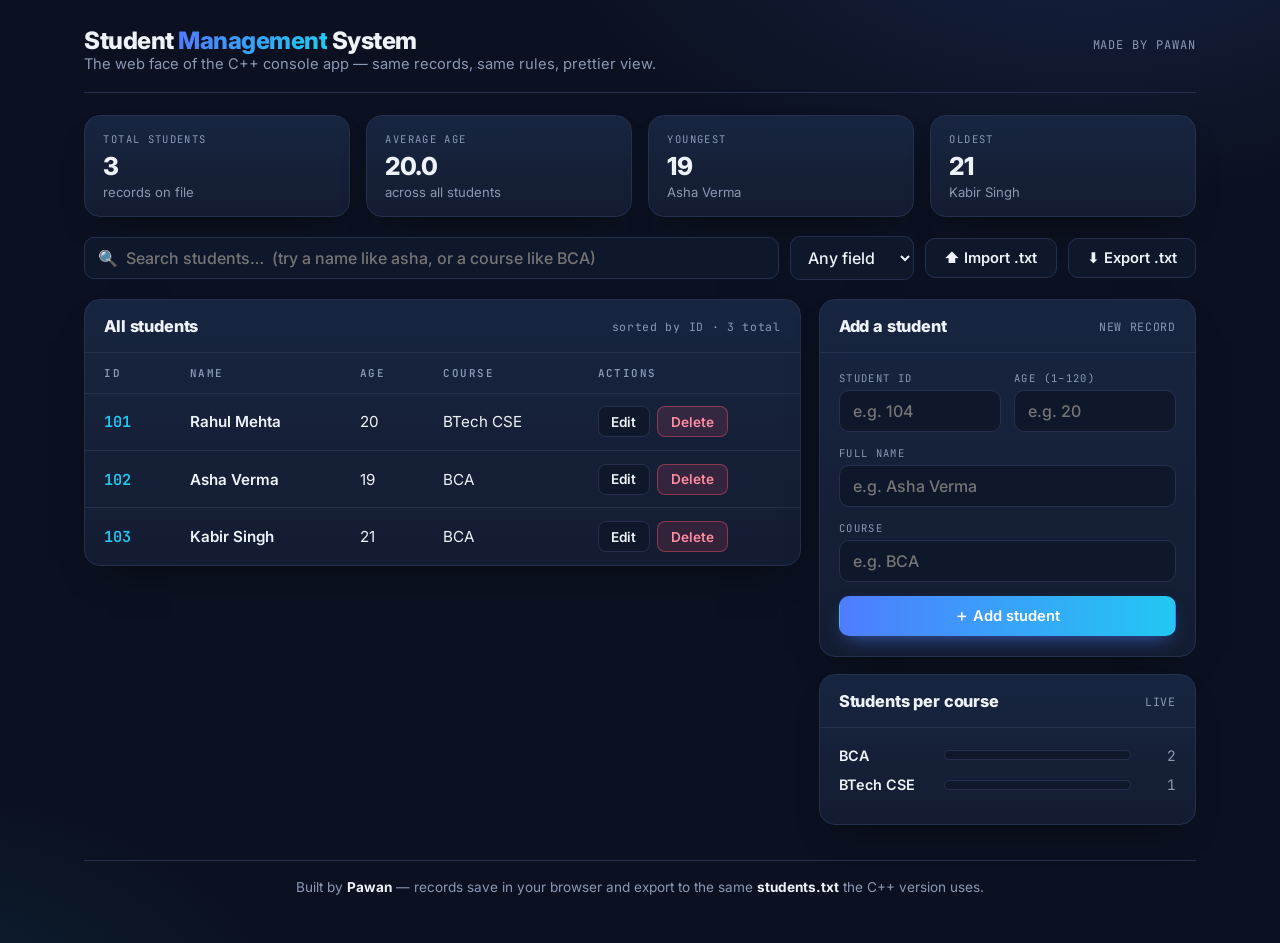
==== Student Management System/index.html @ 6d2fea63 "Add web UI for Student Management System: dashboard, live stats, search, add/edit/delete, students.t" ====
<!DOCTYPE html>
<html lang="en">

<head>
    <meta charset="UTF-8">
    <meta name="viewport" content="width=device-width, initial-scale=1.0">
    <title>Student Management System — Web UI</title>
    <meta name="description" content="A web interface for the Student Management System: add, search, update, delete and analyse student records. Data stays compatible with the C++ version's students.txt.">
    <link rel="preconnect" href="https://fonts.googleapis.com">
    <link rel="preconnect" href="https://fonts.gstatic.com" crossorigin>
    <link href="https://fonts.googleapis.com/css2?family=Inter:wght@400;500;600;700;800&family=JetBrains+Mono:wght@400;600&display=swap" rel="stylesheet">
    <style>
        :root {
            --bg: #0b1120;
            --panel: #131c31;
            --panel-2: #182540;
            --line: #24304d;
            --ink: #eef2f9;
            --muted: #8b98b4;
            --accent: #4f7cff;
            --accent-2: #22c8f2;
            --amber: #f5a623;
            --green: #22c07a;
            --red: #f2516a;
            --radius: 16px;
            --ease: cubic-bezier(0.22, 1, 0.36, 1);
        }

        * { box-sizing: border-box; margin: 0; padding: 0; }

        body {
            font-family: "Inter", "Segoe UI", system-ui, sans-serif;
            background:
                radial-gradient(900px 480px at 85% -10%, rgba(79, 124, 255, 0.16), transparent 60%),
                radial-gradient(700px 420px at -10% 110%, rgba(34, 200, 242, 0.10), transparent 60%),
                var(--bg);
            color: var(--ink);
            min-height: 100vh;
        }

        ::selection { background: var(--accent); color: #fff; }

        .wrap {
            max-width: 1160px;
            margin: 0 auto;
            padding: 1.6rem 1.5rem 3rem;
        }

        /* ---------- header ---------- */

        header.top {
            display: flex;
            align-items: baseline;
            gap: 1rem;
            flex-wrap: wrap;
            padding-bottom: 1.2rem;
            border-bottom: 1px solid var(--line);
            margin-bottom: 1.4rem;
        }

        .brand {
            font-size: 1.5rem;
            font-weight: 800;
            letter-spacing: -0.02em;
        }

        .brand em {
            font-style: normal;
            background: linear-gradient(90deg, var(--accent), var(--accent-2));
            -webkit-background-clip: text;
            background-clip: text;
            color: transparent;
        }

        .tagline { color: var(--muted); font-size: 0.92rem; }

        .credit {
            margin-left: auto;
            font-family: "JetBrains Mono", monospace;
            font-size: 0.75rem;
            letter-spacing: 0.08em;
            color: var(--muted);
            text-transform: uppercase;
        }

        /* ---------- stat cards ---------- */

        .stats {
            display: grid;
            grid-template-columns: repeat(4, 1fr);
            gap: 1rem;
            margin-bottom: 1.2rem;
        }

        @media (max-width: 820px) {
            .stats { grid-template-columns: repeat(2, 1fr); }
        }

        .stat-card {
            background: linear-gradient(180deg, var(--panel-2), var(--panel));
            border: 1px solid var(--line);
            border-radius: var(--radius);
            padding: 1rem 1.15rem;
            box-shadow: 0 18px 40px -24px rgba(0, 0, 0, 0.7);
        }

        .stat-card .k {
            font-family: "JetBrains Mono", monospace;
            font-size: 0.66rem;
            letter-spacing: 0.13em;
            text-transform: uppercase;
            color: var(--muted);
            margin-bottom: 0.4rem;
        }

        .stat-card .v {
            font-size: 1.55rem;
            font-weight: 800;
            letter-spacing: -0.02em;
            line-height: 1.1;
        }

        .stat-card .sub {
            color: var(--muted);
            font-size: 0.82rem;
            margin-top: 0.25rem;
            white-space: nowrap;
            overflow: hidden;
            text-overflow: ellipsis;
        }

        /* ---------- toolbar ---------- */

        .toolbar {
            display: flex;
            gap: 0.7rem;
            flex-wrap: wrap;
            align-items: center;
            margin-bottom: 1.2rem;
        }

        .toolbar .grow { flex: 1; min-width: 180px; }

        input[type="text"], input[type="number"], select {
            background: #0f172a;
            border: 1px solid var(--line);
            color: var(--ink);
            padding: 0.62rem 0.8rem;
            border-radius: 10px;
            outline: none;
            font: inherit;
            font-weight: 500;
            transition: border-color 0.2s ease, box-shadow 0.2s ease;
            width: 100%;
        }

        input:focus, select:focus {
            border-color: var(--accent);
            box-shadow: 0 0 0 3px rgba(79, 124, 255, 0.25);
        }

        select { cursor: pointer; width: auto; }
        .toolbar input[type="text"] { width: 100%; }

        .btn {
            border: 1px solid var(--line);
            background: #0f172a;
            color: var(--ink);
            padding: 0.62rem 1.15rem;
            border-radius: 10px;
            cursor: pointer;
            font: inherit;
            font-weight: 600;
            font-size: 0.92rem;
            white-space: nowrap;
            transition: transform 0.18s var(--ease), background 0.2s ease, border-color 0.2s ease;
        }

        .btn:hover { transform: translateY(-1px); border-color: var(--accent); }

        .btn.primary {
            background: linear-gradient(90deg, var(--accent), var(--accent-2));
            border-color: transparent;
            color: #fff;
            box-shadow: 0 8px 20px -8px rgba(79, 124, 255, 0.7);
        }

        .btn.danger {
            background: rgba(242, 81, 106, 0.14);
            border-color: rgba(242, 81, 106, 0.45);
            color: #ff8ba0;
        }

        .btn.small { padding: 0.4rem 0.8rem; font-size: 0.85rem; border-radius: 8px; }

        /* ---------- layout ---------- */

        .grid {
            display: grid;
            grid-template-columns: 1.9fr 1fr;
            gap: 1.1rem;
            align-items: start;
        }

        @media (max-width: 900px) {
            .grid { grid-template-columns: 1fr; }
        }

        .card {
            background: linear-gradient(180deg, var(--panel-2), var(--panel));
            border: 1px solid var(--line);
            border-radius: var(--radius);
            box-shadow: 0 18px 40px -24px rgba(0, 0, 0, 0.7);
            overflow: hidden;
        }

        .card-head {
            display: flex;
            align-items: center;
            justify-content: space-between;
            gap: 1rem;
            padding: 1rem 1.2rem;
            border-bottom: 1px solid var(--line);
        }

        .card-head h2 {
            font-size: 1.02rem;
            font-weight: 800;
            letter-spacing: -0.01em;
        }

        .card-head .hint {
            font-family: "JetBrains Mono", monospace;
            font-size: 0.72rem;
            color: var(--muted);
            letter-spacing: 0.06em;
        }

        .side { display: flex; flex-direction: column; gap: 1.1rem; }

        /* ---------- table ---------- */

        .table-scroll { overflow-x: auto; }

        table {
            width: 100%;
            border-collapse: collapse;
            font-size: 0.95rem;
        }

        th, td {
            text-align: left;
            padding: 0.8rem 1.2rem;
            border-bottom: 1px solid var(--line);
            white-space: nowrap;
        }

        th {
            font-family: "JetBrains Mono", monospace;
            font-size: 0.68rem;
            letter-spacing: 0.13em;
            text-transform: uppercase;
            color: var(--muted);
            font-weight: 600;
        }

        tbody tr { transition: background 0.15s ease; }
        tbody tr:hover { background: rgba(79, 124, 255, 0.07); }
        tbody tr:last-child td { border-bottom: none; }

        td.id { font-family: "JetBrains Mono", monospace; color: var(--accent-2); font-weight: 600; }
        td.name { font-weight: 600; }

        .row-actions { display: flex; gap: 0.45rem; }

        .empty-state {
            padding: 2.6rem 1.5rem;
            text-align: center;
            color: var(--muted);
        }

        .empty-state .big { font-size: 1.6rem; margin-bottom: 0.4rem; }

        /* ---------- form ---------- */

        .form { padding: 1.1rem 1.2rem 1.2rem; display: flex; flex-direction: column; gap: 0.85rem; }

        .form label {
            display: block;
            font-family: "JetBrains Mono", monospace;
            font-size: 0.66rem;
            letter-spacing: 0.13em;
            text-transform: uppercase;
            color: var(--muted);
            margin-bottom: 0.35rem;
        }

        .form .two { display: grid; grid-template-columns: 1fr 1fr; gap: 0.85rem; }

        .form-error {
            display: none;
            background: rgba(242, 81, 106, 0.12);
            border: 1px solid rgba(242, 81, 106, 0.4);
            color: #ff8ba0;
            border-radius: 10px;
            padding: 0.6rem 0.8rem;
            font-size: 0.88rem;
        }

        .form-error.show { display: block; }

        /* ---------- statistics ---------- */

        .stats-body { padding: 1.1rem 1.2rem 1.2rem; }

        .course-row {
            display: grid;
            grid-template-columns: 92px 1fr 2rem;
            align-items: center;
            gap: 0.8rem;
            margin-bottom: 0.65rem;
            font-size: 0.9rem;
        }

        .course-row .cname {
            font-weight: 600;
            white-space: nowrap;
            overflow: hidden;
            text-overflow: ellipsis;
        }

        .bar-track {
            height: 10px;
            background: #0f172a;
            border: 1px solid var(--line);
            border-radius: 999px;
            overflow: hidden;
        }

        .bar-fill {
            height: 100%;
            background: linear-gradient(90deg, var(--accent), var(--accent-2));
            border-radius: 999px;
            transition: width 0.6s var(--ease);
        }

        .course-row .ccount {
            font-family: "JetBrains Mono", monospace;
            text-align: right;
            color: var(--muted);
        }

        .stats-note { color: var(--muted); font-size: 0.88rem; }

        /* ---------- modal + toast ---------- */

        .modal-backdrop {
            position: fixed;
            inset: 0;
            background: rgba(4, 7, 14, 0.7);
            backdrop-filter: blur(3px);
            display: none;
            align-items: center;
            justify-content: center;
            z-index: 100;
            padding: 1rem;
        }

        .modal-backdrop.open { display: flex; }

        .modal {
            background: var(--panel-2);
            border: 1px solid var(--line);
            border-radius: 18px;
            padding: 1.6rem;
            max-width: 420px;
            width: 100%;
            box-shadow: 0 30px 60px -20px rgba(0, 0, 0, 0.8);
        }

        .modal h3 { font-size: 1.15rem; margin-bottom: 0.6rem; }
        .modal p { color: var(--muted); margin-bottom: 1.3rem; line-height: 1.55; }
        .modal .btns { display: flex; gap: 0.7rem; justify-content: flex-end; }

        .toast {
            position: fixed;
            left: 50%;
            bottom: 1.4rem;
            transform: translate(-50%, 20px);
            background: #0a0f1e;
            border: 1px solid var(--green);
            color: #a9e5c3;
            font-family: "JetBrains Mono", monospace;
            font-size: 0.88rem;
            padding: 0.75rem 1.15rem;
            border-radius: 12px;
            opacity: 0;
            pointer-events: none;
            transition: opacity 0.3s ease, transform 0.3s var(--ease);
            z-index: 200;
            max-width: 92vw;
        }

        .toast.show { opacity: 1; transform: translate(-50%, 0); }
        .toast.error { border-color: var(--red); color: #ff8ba0; }

        footer {
            margin-top: 2.2rem;
            padding-top: 1.1rem;
            border-top: 1px solid var(--line);
            text-align: center;
            color: var(--muted);
            font-size: 0.85rem;
        }

        footer b { color: var(--ink); }
    </style>
</head>

<body>
    <div class="wrap">
        <header class="top">
            <div>
                <div class="brand">Student <em>Management</em> System</div>
                <div class="tagline">The web face of the C++ console app — same records, same rules, prettier view.</div>
            </div>
            <div class="credit">Made by Pawan</div>
        </header>

        <!-- summary cards -->
        <section class="stats" aria-label="Summary">
            <div class="stat-card">
                <div class="k">Total students</div>
                <div class="v" id="stat-total">0</div>
                <div class="sub">records on file</div>
            </div>
            <div class="stat-card">
                <div class="k">Average age</div>
                <div class="v" id="stat-avg">—</div>
                <div class="sub">across all students</div>
            </div>
            <div class="stat-card">
                <div class="k">Youngest</div>
                <div class="v" id="stat-young">—</div>
                <div class="sub" id="stat-young-sub">&nbsp;</div>
            </div>
            <div class="stat-card">
                <div class="k">Oldest</div>
                <div class="v" id="stat-old">—</div>
                <div class="sub" id="stat-old-sub">&nbsp;</div>
            </div>
        </section>

        <!-- toolbar -->
        <div class="toolbar">
            <div class="grow"><input type="text" id="search-input" placeholder="🔍  Search students…  (try a name like asha, or a course like BCA)" aria-label="Search students"></div>
            <select id="search-by" aria-label="Search field">
                <option value="any">Any field</option>
                <option value="id">By ID</option>
                <option value="name">By name</option>
                <option value="course">By course</option>
            </select>
            <button class="btn" id="import-btn" title="Load a students.txt saved by the C++ app (or exported from here)">⬆ Import .txt</button>
            <button class="btn" id="export-btn" title="Download students.txt — the C++ app can read this exact file">⬇ Export .txt</button>
            <input type="file" id="import-file" accept=".txt,text/plain" hidden>
        </div>

        <div class="grid">
            <!-- records table -->
            <section class="card">
                <div class="card-head">
                    <h2 id="table-title">All students</h2>
                    <span class="hint" id="table-hint">sorted by ID</span>
                </div>
                <div class="table-scroll">
                    <table>
                        <thead>
                            <tr>
                                <th>ID</th>
                                <th>Name</th>
                                <th>Age</th>
                                <th>Course</th>
                                <th>Actions</th>
                            </tr>
                        </thead>
                        <tbody id="tbody"></tbody>
                    </table>
                    <div class="empty-state" id="empty-state" hidden>
                        <div class="big">🗂️</div>
                        <div id="empty-text">No students yet — add the first one with the form.</div>
                    </div>
                </div>
            </section>

            <div class="side">
                <!-- add / edit form -->
                <section class="card">
                    <div class="card-head">
                        <h2 id="form-title">Add a student</h2>
                        <span class="hint" id="form-mode">NEW RECORD</span>
                    </div>
                    <form class="form" id="student-form" novalidate>
                        <div class="form-error" id="form-error"></div>
                        <div class="two">
                            <div>
                                <label for="f-id">Student ID</label>
                                <input type="number" id="f-id" min="1" placeholder="e.g. 104">
                            </div>
                            <div>
                                <label for="f-age">Age (1–120)</label>
                                <input type="number" id="f-age" min="1" max="120" placeholder="e.g. 20">
                            </div>
                        </div>
                        <div>
                            <label for="f-name">Full name</label>
                            <input type="text" id="f-name" placeholder="e.g. Asha Verma">
                        </div>
                        <div>
                            <label for="f-course">Course</label>
                            <input type="text" id="f-course" placeholder="e.g. BCA">
                        </div>
                        <button type="submit" class="btn primary" id="form-submit">＋ Add student</button>
                        <button type="button" class="btn" id="form-cancel" hidden>Cancel editing</button>
                    </form>
                </section>

                <!-- statistics -->
                <section class="card">
                    <div class="card-head">
                        <h2>Students per course</h2>
                        <span class="hint">LIVE</span>
                    </div>
                    <div class="stats-body" id="course-stats">
                        <p class="stats-note">No courses yet.</p>
                    </div>
                </section>
            </div>
        </div>

        <footer>Built by <b>Pawan</b> — records save in your browser and export to the same <b>students.txt</b> the C++ version uses.</footer>
    </div>

    <!-- delete confirmation -->
    <div class="modal-backdrop" id="modal">
        <div class="modal" role="dialog" aria-modal="true" aria-labelledby="modal-title">
            <h3 id="modal-title">Delete this student?</h3>
            <p id="modal-text"></p>
            <div class="btns">
                <button class="btn" id="modal-cancel">Keep record</button>
                <button class="btn danger" id="modal-confirm">Yes, delete</button>
            </div>
        </div>
    </div>

    <div class="toast" id="toast" role="status"></div>

    <script>
        "use strict";

        /* ============================================================
           Student Management System — web UI
           A browser companion to StudentManagementSystem.cpp.
           Same data (students.txt: id,name,age,course), same rules:
           unique IDs, age 1-120, no commas inside name/course,
           records always shown sorted by ID.
           Records persist in this browser (localStorage) and can be
           imported from / exported to the C++ app's students.txt.
           ============================================================ */

        const STORAGE_KEY = "sms-web-students-v1";

        const DEMO = [
            { id: 101, name: "Rahul Mehta", age: 20, course: "BTech CSE" },
            { id: 102, name: "Asha Verma", age: 19, course: "BCA" },
            { id: 103, name: "Kabir Singh", age: 21, course: "BCA" }
        ];

        let students = load();
        let editingId = null;   // null = adding, otherwise the ID being edited
        let pendingDelete = null;

        // ---------- persistence ----------

        function load() {
            try {
                const raw = localStorage.getItem(STORAGE_KEY);
                if (raw === null) return DEMO.slice(); // first visit: demo data
                const parsed = JSON.parse(raw);
                return Array.isArray(parsed) ? parsed : [];
            } catch (e) {
                return [];
            }
        }

        function save() {
            localStorage.setItem(STORAGE_KEY, JSON.stringify(students));
        }

        function sorted() {
            return students.slice().sort((a, b) => a.id - b.id);
        }

        // ---------- tiny helpers ----------

        const $ = (id) => document.getElementById(id);

        function esc(s) {
            return String(s).replace(/[&<>"']/g, (c) => ({
                "&": "&amp;", "<": "&lt;", ">": "&gt;", '"': "&quot;", "'": "&#39;"
            }[c]));
        }

        let toastTimer = null;
        function toast(message, isError) {
            const t = $("toast");
            t.textContent = message;
            t.classList.toggle("error", !!isError);
            t.classList.add("show");
            clearTimeout(toastTimer);
            toastTimer = setTimeout(() => t.classList.remove("show"), 3200);
        }

        // ---------- rendering ----------

        function currentFilter() {
            const q = $("search-input").value.trim().toLowerCase();
            const by = $("search-by").value;
            if (!q) return sorted();
            return sorted().filter((s) => {
                if (by === "id") return String(s.id).includes(q);
                if (by === "name") return s.name.toLowerCase().includes(q);
                if (by === "course") return s.course.toLowerCase().includes(q);
                return String(s.id).includes(q)
                    || s.name.toLowerCase().includes(q)
                    || s.course.toLowerCase().includes(q);
            });
        }

        function render() {
            renderSummary();
            renderTable();
            renderCourseStats();
        }

        function renderSummary() {
            $("stat-total").textContent = students.length;
            if (students.length === 0) {
                $("stat-avg").textContent = "—";
                $("stat-young").textContent = "—";
                $("stat-old").textContent = "—";
                $("stat-young-sub").innerHTML = "&nbsp;";
                $("stat-old-sub").innerHTML = "&nbsp;";
                return;
            }
            const avg = students.reduce((sum, s) => sum + s.age, 0) / students.length;
            let young = students[0], old = students[0];
            for (const s of students) {
                if (s.age < young.age) young = s;
                if (s.age > old.age) old = s;
            }
            $("stat-avg").textContent = avg.toFixed(1);
            $("stat-young").textContent = young.age;
            $("stat-young-sub").textContent = young.name;
            $("stat-old").textContent = old.age;
            $("stat-old-sub").textContent = old.name;
        }

        function renderTable() {
            const rows = currentFilter();
            const searching = $("search-input").value.trim() !== "";
            $("table-title").textContent = searching ? "Search results" : "All students";
            $("table-hint").textContent = searching
                ? rows.length + " match(es)"
                : "sorted by ID · " + students.length + " total";

            const tbody = $("tbody");
            tbody.innerHTML = rows.map((s) =>
                "<tr>" +
                '<td class="id">' + s.id + "</td>" +
                '<td class="name">' + esc(s.name) + "</td>" +
                "<td>" + s.age + "</td>" +
                "<td>" + esc(s.course) + "</td>" +
                '<td><div class="row-actions">' +
                '<button class="btn small" data-edit="' + s.id + '">Edit</button>' +
                '<button class="btn small danger" data-del="' + s.id + '">Delete</button>' +
                "</div></td>" +
                "</tr>"
            ).join("");

            $("empty-state").hidden = rows.length !== 0;
            $("empty-text").textContent = searching
                ? "No students match that search."
                : "No students yet — add the first one with the form.";
        }

        function renderCourseStats() {
            const box = $("course-stats");
            if (students.length === 0) {
                box.innerHTML = '<p class="stats-note">No courses yet.</p>';
                return;
            }
            // Group case-insensitively, like the C++ app; keep the first spelling seen.
            const groups = new Map();
            for (const s of sorted()) {
                const key = s.course.toLowerCase();
                if (!groups.has(key)) groups.set(key, { label: s.course, count: 0 });
                groups.get(key).count++;
            }
            const list = Array.from(groups.values()).sort((a, b) => b.count - a.count);
            const max = list[0].count;
            box.innerHTML = list.map((g) =>
                '<div class="course-row">' +
                '<span class="cname" title="' + esc(g.label) + '">' + esc(g.label) + "</span>" +
                '<span class="bar-track"><span class="bar-fill" style="width:' + Math.round(g.count / max * 100) + '%"></span></span>' +
                '<span class="ccount">' + g.count + "</span>" +
                "</div>"
            ).join("");
        }

        // ---------- validation (same rules as the C++ app) ----------

        function formError(message) {
            const box = $("form-error");
            box.textContent = message;
            box.classList.add("show");
        }

        function clearFormError() {
            $("form-error").classList.remove("show");
        }

        // Returns a clean student object, or shows the error and returns null.
        function readForm() {
            const idRaw = $("f-id").value.trim();
            const name = $("f-name").value.trim();
            const ageRaw = $("f-age").value.trim();
            const course = $("f-course").value.trim();

            const id = Number(idRaw);
            if (idRaw === "" || !Number.isInteger(id) || id <= 0) {
                formError("[!] Enter a valid student ID (a positive whole number).");
                return null;
            }
            if (name === "") { formError("[!] Name cannot be empty."); return null; }
            if (name.includes(",")) {
                formError("[!] Commas aren't allowed in the name — they'd break the students.txt save file.");
                return null;
            }
            const age = Number(ageRaw);
            if (ageRaw === "" || !Number.isInteger(age) || age < 1 || age > 120) {
                formError("[!] Age must be a whole number between 1 and 120.");
                return null;
            }
            if (course === "") { formError("[!] Course cannot be empty."); return null; }
            if (course.includes(",")) {
                formError("[!] Commas aren't allowed in the course — they'd break the students.txt save file.");
                return null;
            }
            // Duplicate IDs are rejected — except the record being edited itself.
            if (students.some((s) => s.id === id && s.id !== editingId)) {
                formError("[!] A student with ID " + id + " already exists.");
                return null;
            }
            return { id, name, age, course };
        }

        // ---------- add / edit ----------

        function setFormMode() {
            const editing = editingId !== null;
            $("form-title").textContent = editing ? "Edit student" : "Add a student";
            $("form-mode").textContent = editing ? "EDITING ID " + editingId : "NEW RECORD";
            $("form-submit").textContent = editing ? "✓ Save changes" : "＋ Add student";
            $("form-cancel").hidden = !editing;
            $("f-id").disabled = editing; // IDs don't change, same as the C++ app
        }

        function resetForm() {
            editingId = null;
            $("student-form").reset();
            $("f-id").disabled = false;
            clearFormError();
            setFormMode();
        }

        $("student-form").addEventListener("submit", (e) => {
            e.preventDefault();
            const s = readForm();
            if (!s) return;
            if (editingId === null) {
                students.push(s);
                toast("[OK] " + s.name + " (ID " + s.id + ") added.");
            } else {
                const i = students.findIndex((x) => x.id === editingId);
                if (i !== -1) students[i] = s;
                toast("[OK] Record for ID " + s.id + " updated.");
            }
            save();
            const keepSearch = $("search-input").value;
            resetForm();
            $("search-input").value = keepSearch;
            render();
        });

        $("form-cancel").addEventListener("click", resetForm);

        // ---------- table actions (edit / delete) ----------

        $("tbody").addEventListener("click", (e) => {
            const editBtn = e.target.closest("[data-edit]");
            const delBtn = e.target.closest("[data-del]");
            if (editBtn) {
                const s = students.find((x) => x.id === Number(editBtn.dataset.edit));
                if (!s) return;
                editingId = s.id;
                $("f-id").value = s.id;
                $("f-name").value = s.name;
                $("f-age").value = s.age;
                $("f-course").value = s.course;
                clearFormError();
                setFormMode();
                $("f-name").focus();
                window.scrollTo({ top: 0, behavior: "smooth" });
            }
            if (delBtn) {
                const s = students.find((x) => x.id === Number(delBtn.dataset.del));
                if (!s) return;
                pendingDelete = s;
                $("modal-text").textContent =
                    "Remove " + s.name + " (ID " + s.id + ", " + s.course + ") from the records? This cannot be undone.";
                $("modal").classList.add("open");
            }
        });

        $("modal-cancel").addEventListener("click", () => {
            pendingDelete = null;
            $("modal").classList.remove("open");
        });

        $("modal-confirm").addEventListener("click", () => {
            if (!pendingDelete) return;
            students = students.filter((s) => s.id !== pendingDelete.id);
            if (editingId === pendingDelete.id) resetForm();
            toast("[OK] Record deleted. " + students.length + " record(s) remain.");
            pendingDelete = null;
            $("modal").classList.remove("open");
            save();
            render();
        });

        $("modal").addEventListener("click", (e) => {
            if (e.target === $("modal")) {
                pendingDelete = null;
                $("modal").classList.remove("open");
            }
        });

        // ---------- search ----------

        $("search-input").addEventListener("input", renderTable);
        $("search-by").addEventListener("change", renderTable);

        // ---------- import / export students.txt ----------

        // Parses the C++ app's CSV with the same strictness as its loader:
        // BOM tolerated, whole-number IDs/ages only, extra fields rejected,
        // malformed lines skipped rather than crashing the import.
        function parseStudentsTxt(text) {
            if (text.charCodeAt(0) === 0xFEFF) text = text.slice(1);
            const out = [];
            const seen = new Set();
            for (const rawLine of text.split(/\r?\n/)) {
                const line = rawLine.trim();
                if (!line) continue;
                const parts = line.split(",");
                if (parts.length !== 4) continue;
                const idStr = parts[0].trim(), name = parts[1].trim();
                const ageStr = parts[2].trim(), course = parts[3].trim();
                if (!/^-?\d+$/.test(idStr) || !/^-?\d+$/.test(ageStr)) continue;
                const id = parseInt(idStr, 10), age = parseInt(ageStr, 10);
                if (!name || !course) continue;
                if (age < 1 || age > 120) continue;
                if (seen.has(id)) continue;
                seen.add(id);
                out.push({ id, name, age, course });
            }
            return out;
        }

        function toStudentsTxt() {
            return sorted().map((s) => [s.id, s.name, s.age, s.course].join(",")).join("\n") + "\n";
        }

        $("import-btn").addEventListener("click", () => $("import-file").click());

        $("import-file").addEventListener("change", (e) => {
            const file = e.target.files[0];
            e.target.value = "";
            if (!file) return;
            const reader = new FileReader();
            reader.onload = () => {
                const parsed = parseStudentsTxt(String(reader.result || ""));
                if (parsed.length === 0) {
                    toast("[!] No valid records found in that file.", true);
                    return;
                }
                students = parsed;
                resetForm();
                save();
                render();
                toast("[OK] Imported " + parsed.length + " student(s) from " + file.name + ".");
            };
            reader.readAsText(file);
        });

        $("export-btn").addEventListener("click", () => {
            if (students.length === 0) {
                toast("[!] Nothing to export yet.", true);
                return;
            }
            const blob = new Blob([toStudentsTxt()], { type: "text/plain" });
            const url = URL.createObjectURL(blob);
            const a = document.createElement("a");
            a.href = url;
            a.download = "students.txt";
            a.click();
            URL.revokeObjectURL(url);
            toast("[OK] students.txt downloaded — the C++ app can read it directly.");
        });

        // ---------- go ----------

        setFormMode();
        render();
    </script>
</body>

</html>
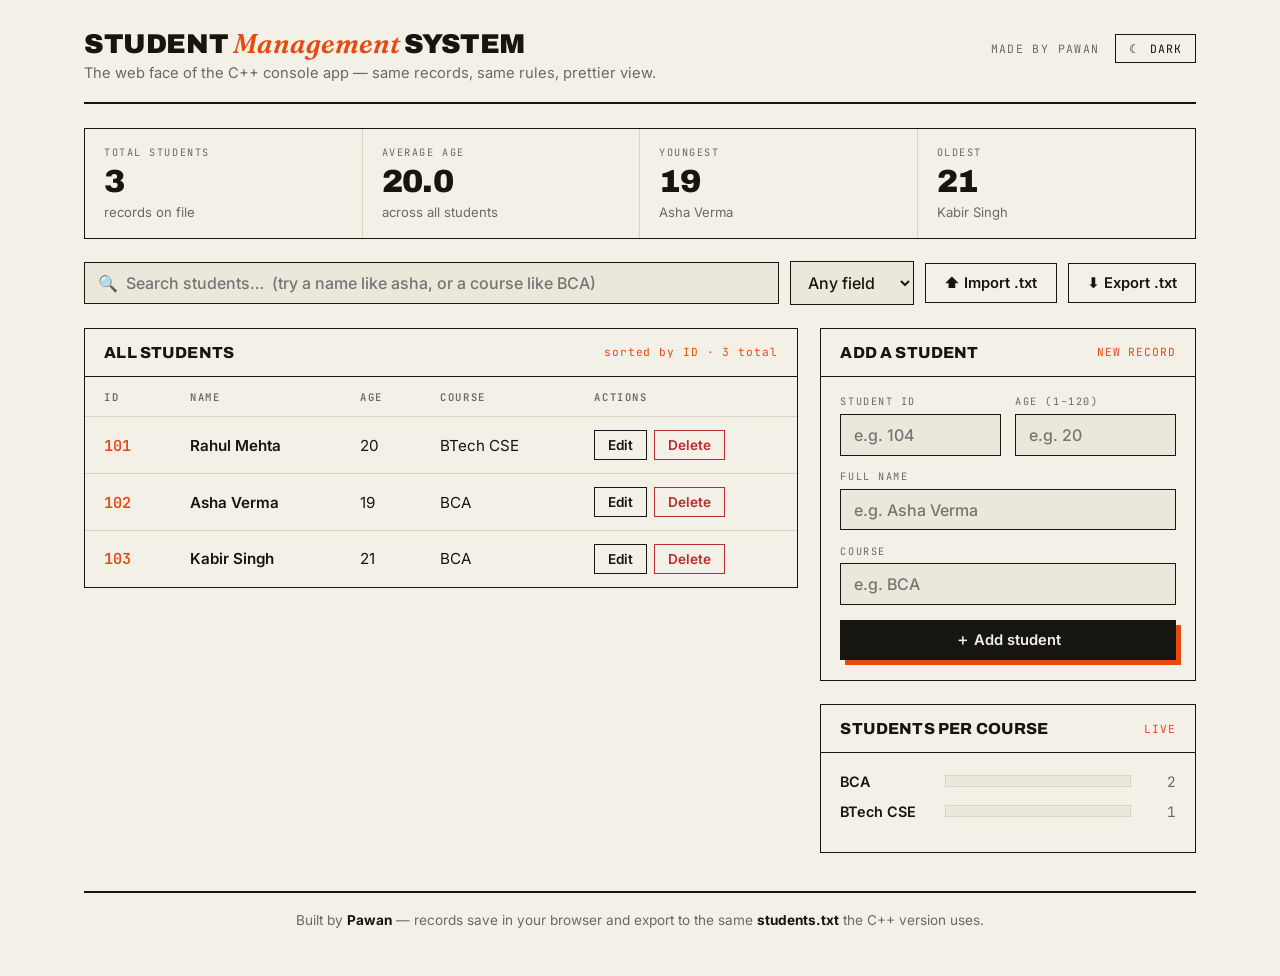
==== commit e3934f8d: "Redesign SMS web UI: mono editorial design (warm paper, ink rules, vermilion accent, dark mode) — ma" ====
--- a/Student Management System/index.html
+++ b/Student Management System/index.html
@@ -8,42 +8,59 @@
     <meta name="description" content="A web interface for the Student Management System: add, search, update, delete and analyse student records. Data stays compatible with the C++ version's students.txt.">
     <link rel="preconnect" href="https://fonts.googleapis.com">
     <link rel="preconnect" href="https://fonts.gstatic.com" crossorigin>
-    <link href="https://fonts.googleapis.com/css2?family=Inter:wght@400;500;600;700;800&family=JetBrains+Mono:wght@400;600&display=swap" rel="stylesheet">
+    <link href="https://fonts.googleapis.com/css2?family=Archivo:wght@600;700;800;900&family=Fraunces:ital,opsz,wght@1,9..144,500;600&family=Inter:wght@400;500;600;700&family=JetBrains+Mono:wght@400;600&display=swap" rel="stylesheet">
     <style>
+        /* ============================================================
+           Editorial design system — shared with the DSA Visualizer.
+           Warm paper, black ink, hairline rules, one vermilion accent.
+           No gradients, no glass, no glow: print, not AI slop.
+           ============================================================ */
+
         :root {
-            --bg: #0b1120;
-            --panel: #131c31;
-            --panel-2: #182540;
-            --line: #24304d;
-            --ink: #eef2f9;
-            --muted: #8b98b4;
-            --accent: #4f7cff;
-            --accent-2: #22c8f2;
-            --amber: #f5a623;
-            --green: #22c07a;
-            --red: #f2516a;
-            --radius: 16px;
+            --paper: #f3f0e8;
+            --paper-2: #ebe7da;
+            --ink: #16150f;
+            --muted: #6d695c;
+            --line: #d9d3bf;
+            --rule: #16150f;
+            --accent: #e8490f;
+            --good: #2e7d4f;
+            --bad: #bc2b2b;
+            --shadow: 5px 5px 0 var(--accent);
             --ease: cubic-bezier(0.22, 1, 0.36, 1);
+        }
+
+        [data-theme="dark"] {
+            --paper: #131311;
+            --paper-2: #1b1b18;
+            --ink: #ece7da;
+            --muted: #98937f;
+            --line: #2e2d26;
+            --rule: #ece7da;
+            --accent: #ff5a1f;
+            --good: #4cb67d;
+            --bad: #e05d5d;
+            --shadow: 5px 5px 0 var(--accent);
         }
 
         * { box-sizing: border-box; margin: 0; padding: 0; }
 
         body {
             font-family: "Inter", "Segoe UI", system-ui, sans-serif;
-            background:
-                radial-gradient(900px 480px at 85% -10%, rgba(79, 124, 255, 0.16), transparent 60%),
-                radial-gradient(700px 420px at -10% 110%, rgba(34, 200, 242, 0.10), transparent 60%),
-                var(--bg);
+            background: var(--paper);
             color: var(--ink);
             min-height: 100vh;
+            transition: background 0.3s ease, color 0.3s ease;
         }
 
         ::selection { background: var(--accent); color: #fff; }
+
+        button, input, select { font-family: inherit; }
 
         .wrap {
             max-width: 1160px;
             margin: 0 auto;
-            padding: 1.6rem 1.5rem 3rem;
+            padding: 1.8rem 1.5rem 3rem;
         }
 
         /* ---------- header ---------- */
@@ -51,36 +68,61 @@
         header.top {
             display: flex;
             align-items: baseline;
-            gap: 1rem;
+            gap: 1.1rem;
             flex-wrap: wrap;
-            padding-bottom: 1.2rem;
-            border-bottom: 1px solid var(--line);
-            margin-bottom: 1.4rem;
+            padding-bottom: 1.25rem;
+            border-bottom: 2px solid var(--rule);
+            margin-bottom: 1.5rem;
         }
 
         .brand {
-            font-size: 1.5rem;
-            font-weight: 800;
-            letter-spacing: -0.02em;
+            font-family: "Archivo", "Inter", sans-serif;
+            font-size: 1.7rem;
+            font-weight: 900;
+            letter-spacing: -0.015em;
+            text-transform: uppercase;
+            line-height: 1.05;
         }
 
         .brand em {
-            font-style: normal;
-            background: linear-gradient(90deg, var(--accent), var(--accent-2));
-            -webkit-background-clip: text;
-            background-clip: text;
-            color: transparent;
-        }
-
-        .tagline { color: var(--muted); font-size: 0.92rem; }
+            font-family: "Fraunces", Georgia, serif;
+            font-style: italic;
+            font-weight: 600;
+            text-transform: none;
+            letter-spacing: 0;
+            color: var(--accent);
+        }
+
+        .tagline { color: var(--muted); font-size: 0.92rem; margin-top: 0.35rem; }
 
         .credit {
             margin-left: auto;
             font-family: "JetBrains Mono", monospace;
-            font-size: 0.75rem;
-            letter-spacing: 0.08em;
+            font-size: 0.72rem;
+            letter-spacing: 0.12em;
             color: var(--muted);
             text-transform: uppercase;
+            display: flex;
+            align-items: center;
+            gap: 1rem;
+        }
+
+        .theme-btn {
+            border: 1.5px solid var(--rule);
+            background: transparent;
+            color: var(--ink);
+            padding: 0.38rem 0.8rem;
+            cursor: pointer;
+            font-family: "JetBrains Mono", monospace;
+            font-size: 0.72rem;
+            letter-spacing: 0.1em;
+            text-transform: uppercase;
+            transition: background 0.18s ease, color 0.18s ease;
+        }
+
+        .theme-btn:hover {
+            background: var(--ink);
+            color: var(--paper);
         }
 
         /* ---------- stat cards ---------- */
@@ -88,8 +130,9 @@
         .stats {
             display: grid;
             grid-template-columns: repeat(4, 1fr);
-            gap: 1rem;
-            margin-bottom: 1.2rem;
+            gap: 0;
+            margin-bottom: 1.4rem;
+            border: 1.5px solid var(--rule);
         }
 
         @media (max-width: 820px) {
@@ -97,33 +140,39 @@
         }
 
         .stat-card {
-            background: linear-gradient(180deg, var(--panel-2), var(--panel));
-            border: 1px solid var(--line);
-            border-radius: var(--radius);
-            padding: 1rem 1.15rem;
-            box-shadow: 0 18px 40px -24px rgba(0, 0, 0, 0.7);
+            background: var(--paper);
+            border-right: 1px solid var(--line);
+            padding: 1.05rem 1.2rem 1.15rem;
+        }
+
+        .stat-card:last-child { border-right: none; }
+
+        @media (max-width: 820px) {
+            .stat-card:nth-child(2) { border-right: none; }
+            .stat-card:nth-child(1), .stat-card:nth-child(2) { border-bottom: 1px solid var(--line); }
         }
 
         .stat-card .k {
             font-family: "JetBrains Mono", monospace;
-            font-size: 0.66rem;
-            letter-spacing: 0.13em;
+            font-size: 0.64rem;
+            letter-spacing: 0.15em;
             text-transform: uppercase;
             color: var(--muted);
-            margin-bottom: 0.4rem;
+            margin-bottom: 0.45rem;
         }
 
         .stat-card .v {
-            font-size: 1.55rem;
-            font-weight: 800;
+            font-family: "Archivo", "Inter", sans-serif;
+            font-size: 2rem;
+            font-weight: 900;
             letter-spacing: -0.02em;
-            line-height: 1.1;
+            line-height: 1;
         }
 
         .stat-card .sub {
             color: var(--muted);
             font-size: 0.82rem;
-            margin-top: 0.25rem;
+            margin-top: 0.35rem;
             white-space: nowrap;
             overflow: hidden;
             text-overflow: ellipsis;
@@ -136,69 +185,85 @@
             gap: 0.7rem;
             flex-wrap: wrap;
             align-items: center;
-            margin-bottom: 1.2rem;
+            margin-bottom: 1.4rem;
         }
 
         .toolbar .grow { flex: 1; min-width: 180px; }
 
         input[type="text"], input[type="number"], select {
-            background: #0f172a;
-            border: 1px solid var(--line);
+            background: var(--paper-2);
+            border: 1.5px solid var(--rule);
             color: var(--ink);
             padding: 0.62rem 0.8rem;
-            border-radius: 10px;
+            border-radius: 0;
             outline: none;
             font: inherit;
             font-weight: 500;
-            transition: border-color 0.2s ease, box-shadow 0.2s ease;
+            transition: box-shadow 0.18s ease;
             width: 100%;
         }
 
         input:focus, select:focus {
-            border-color: var(--accent);
-            box-shadow: 0 0 0 3px rgba(79, 124, 255, 0.25);
+            box-shadow: 3px 3px 0 var(--accent);
+        }
+
+        input:disabled {
+            opacity: 0.55;
+            background: var(--line);
         }
 
         select { cursor: pointer; width: auto; }
         .toolbar input[type="text"] { width: 100%; }
 
         .btn {
-            border: 1px solid var(--line);
-            background: #0f172a;
+            border: 1.5px solid var(--rule);
+            background: var(--paper);
             color: var(--ink);
             padding: 0.62rem 1.15rem;
-            border-radius: 10px;
+            border-radius: 0;
             cursor: pointer;
             font: inherit;
             font-weight: 600;
             font-size: 0.92rem;
             white-space: nowrap;
-            transition: transform 0.18s var(--ease), background 0.2s ease, border-color 0.2s ease;
-        }
-
-        .btn:hover { transform: translateY(-1px); border-color: var(--accent); }
+            transition: background 0.18s ease, color 0.18s ease, transform 0.15s var(--ease), box-shadow 0.15s var(--ease);
+        }
+
+        .btn:hover { background: var(--ink); color: var(--paper); }
+
+        .btn:active { transform: translate(2px, 2px); }
 
         .btn.primary {
-            background: linear-gradient(90deg, var(--accent), var(--accent-2));
-            border-color: transparent;
+            background: var(--ink);
+            color: var(--paper);
+            box-shadow: var(--shadow);
+        }
+
+        .btn.primary:hover {
+            background: var(--accent);
+            border-color: var(--accent);
             color: #fff;
-            box-shadow: 0 8px 20px -8px rgba(79, 124, 255, 0.7);
         }
 
         .btn.danger {
-            background: rgba(242, 81, 106, 0.14);
-            border-color: rgba(242, 81, 106, 0.45);
-            color: #ff8ba0;
-        }
-
-        .btn.small { padding: 0.4rem 0.8rem; font-size: 0.85rem; border-radius: 8px; }
+            border-color: var(--bad);
+            color: var(--bad);
+            background: transparent;
+        }
+
+        .btn.danger:hover {
+            background: var(--bad);
+            color: #fff;
+        }
+
+        .btn.small { padding: 0.38rem 0.8rem; font-size: 0.85rem; }
 
         /* ---------- layout ---------- */
 
         .grid {
             display: grid;
             grid-template-columns: 1.9fr 1fr;
-            gap: 1.1rem;
+            gap: 1.4rem;
             align-items: start;
         }
 
@@ -207,10 +272,8 @@
         }
 
         .card {
-            background: linear-gradient(180deg, var(--panel-2), var(--panel));
-            border: 1px solid var(--line);
-            border-radius: var(--radius);
-            box-shadow: 0 18px 40px -24px rgba(0, 0, 0, 0.7);
+            background: var(--paper);
+            border: 1.5px solid var(--rule);
             overflow: hidden;
         }
 
@@ -219,24 +282,26 @@
             align-items: center;
             justify-content: space-between;
             gap: 1rem;
-            padding: 1rem 1.2rem;
-            border-bottom: 1px solid var(--line);
+            padding: 0.95rem 1.2rem;
+            border-bottom: 1.5px solid var(--rule);
         }
 
         .card-head h2 {
-            font-size: 1.02rem;
+            font-family: "Archivo", "Inter", sans-serif;
+            font-size: 1rem;
             font-weight: 800;
-            letter-spacing: -0.01em;
+            text-transform: uppercase;
+            letter-spacing: 0.01em;
         }
 
         .card-head .hint {
             font-family: "JetBrains Mono", monospace;
-            font-size: 0.72rem;
-            color: var(--muted);
-            letter-spacing: 0.06em;
-        }
-
-        .side { display: flex; flex-direction: column; gap: 1.1rem; }
+            font-size: 0.7rem;
+            color: var(--accent);
+            letter-spacing: 0.08em;
+        }
+
+        .side { display: flex; flex-direction: column; gap: 1.4rem; }
 
         /* ---------- table ---------- */
 
@@ -257,18 +322,18 @@
 
         th {
             font-family: "JetBrains Mono", monospace;
-            font-size: 0.68rem;
-            letter-spacing: 0.13em;
+            font-size: 0.66rem;
+            letter-spacing: 0.15em;
             text-transform: uppercase;
             color: var(--muted);
             font-weight: 600;
         }
 
         tbody tr { transition: background 0.15s ease; }
-        tbody tr:hover { background: rgba(79, 124, 255, 0.07); }
+        tbody tr:hover { background: var(--paper-2); }
         tbody tr:last-child td { border-bottom: none; }
 
-        td.id { font-family: "JetBrains Mono", monospace; color: var(--accent-2); font-weight: 600; }
+        td.id { font-family: "JetBrains Mono", monospace; color: var(--accent); font-weight: 600; }
         td.name { font-weight: 600; }
 
         .row-actions { display: flex; gap: 0.45rem; }
@@ -283,42 +348,43 @@
 
         /* ---------- form ---------- */
 
-        .form { padding: 1.1rem 1.2rem 1.2rem; display: flex; flex-direction: column; gap: 0.85rem; }
+        .form { padding: 1.15rem 1.2rem 1.25rem; display: flex; flex-direction: column; gap: 0.9rem; }
 
         .form label {
             display: block;
             font-family: "JetBrains Mono", monospace;
-            font-size: 0.66rem;
-            letter-spacing: 0.13em;
+            font-size: 0.64rem;
+            letter-spacing: 0.15em;
             text-transform: uppercase;
             color: var(--muted);
             margin-bottom: 0.35rem;
         }
 
-        .form .two { display: grid; grid-template-columns: 1fr 1fr; gap: 0.85rem; }
+        .form .two { display: grid; grid-template-columns: 1fr 1fr; gap: 0.9rem; }
 
         .form-error {
             display: none;
-            background: rgba(242, 81, 106, 0.12);
-            border: 1px solid rgba(242, 81, 106, 0.4);
-            color: #ff8ba0;
-            border-radius: 10px;
+            background: transparent;
+            border: 1.5px solid var(--bad);
+            border-left: 5px solid var(--bad);
+            color: var(--bad);
             padding: 0.6rem 0.8rem;
             font-size: 0.88rem;
+            font-weight: 500;
         }
 
         .form-error.show { display: block; }
 
         /* ---------- statistics ---------- */
 
-        .stats-body { padding: 1.1rem 1.2rem 1.2rem; }
+        .stats-body { padding: 1.15rem 1.2rem 1.25rem; }
 
         .course-row {
             display: grid;
             grid-template-columns: 92px 1fr 2rem;
             align-items: center;
             gap: 0.8rem;
-            margin-bottom: 0.65rem;
+            margin-bottom: 0.7rem;
             font-size: 0.9rem;
         }
 
@@ -330,17 +396,15 @@
         }
 
         .bar-track {
-            height: 10px;
-            background: #0f172a;
+            height: 12px;
+            background: var(--paper-2);
             border: 1px solid var(--line);
-            border-radius: 999px;
             overflow: hidden;
         }
 
         .bar-fill {
             height: 100%;
-            background: linear-gradient(90deg, var(--accent), var(--accent-2));
-            border-radius: 999px;
+            background: var(--ink);
             transition: width 0.6s var(--ease);
         }
 
@@ -357,8 +421,7 @@
         .modal-backdrop {
             position: fixed;
             inset: 0;
-            background: rgba(4, 7, 14, 0.7);
-            backdrop-filter: blur(3px);
+            background: rgba(16, 15, 10, 0.55);
             display: none;
             align-items: center;
             justify-content: center;
@@ -369,16 +432,22 @@
         .modal-backdrop.open { display: flex; }
 
         .modal {
-            background: var(--panel-2);
-            border: 1px solid var(--line);
-            border-radius: 18px;
+            background: var(--paper);
+            border: 2px solid var(--rule);
             padding: 1.6rem;
             max-width: 420px;
             width: 100%;
-            box-shadow: 0 30px 60px -20px rgba(0, 0, 0, 0.8);
-        }
-
-        .modal h3 { font-size: 1.15rem; margin-bottom: 0.6rem; }
+            box-shadow: 8px 8px 0 var(--rule);
+        }
+
+        .modal h3 {
+            font-family: "Archivo", "Inter", sans-serif;
+            font-size: 1.2rem;
+            font-weight: 800;
+            text-transform: uppercase;
+            margin-bottom: 0.6rem;
+        }
+
         .modal p { color: var(--muted); margin-bottom: 1.3rem; line-height: 1.55; }
         .modal .btns { display: flex; gap: 0.7rem; justify-content: flex-end; }
 
@@ -387,27 +456,27 @@
             left: 50%;
             bottom: 1.4rem;
             transform: translate(-50%, 20px);
-            background: #0a0f1e;
-            border: 1px solid var(--green);
-            color: #a9e5c3;
+            background: var(--ink);
+            border: 1.5px solid var(--ink);
+            color: var(--paper);
             font-family: "JetBrains Mono", monospace;
             font-size: 0.88rem;
             padding: 0.75rem 1.15rem;
-            border-radius: 12px;
             opacity: 0;
             pointer-events: none;
             transition: opacity 0.3s ease, transform 0.3s var(--ease);
             z-index: 200;
             max-width: 92vw;
+            box-shadow: 5px 5px 0 rgba(22, 21, 15, 0.3);
         }
 
         .toast.show { opacity: 1; transform: translate(-50%, 0); }
-        .toast.error { border-color: var(--red); color: #ff8ba0; }
+        .toast.error { background: var(--bad); border-color: var(--bad); color: #fff; }
 
         footer {
-            margin-top: 2.2rem;
-            padding-top: 1.1rem;
-            border-top: 1px solid var(--line);
+            margin-top: 2.4rem;
+            padding-top: 1.15rem;
+            border-top: 2px solid var(--rule);
             text-align: center;
             color: var(--muted);
             font-size: 0.85rem;
@@ -424,7 +493,7 @@
                 <div class="brand">Student <em>Management</em> System</div>
                 <div class="tagline">The web face of the C++ console app — same records, same rules, prettier view.</div>
             </div>
-            <div class="credit">Made by Pawan</div>
+            <div class="credit"><span>Made by Pawan</span><button class="theme-btn" id="themeToggle" type="button">☾ Dark</button></div>
         </header>
 
         <!-- summary cards -->
@@ -933,6 +1002,26 @@
         setFormMode();
         render();
     </script>
+    <script>
+        // Editorial theme toggle — shared key with the DSA Visualizer,
+        // so both mini-projects remember the same choice.
+        (function () {
+            var KEY = "mini-projects-theme";
+            var root = document.documentElement;
+            try { if (localStorage.getItem(KEY) === "dark") root.setAttribute("data-theme", "dark"); } catch (e) {}
+            var btn = document.getElementById("themeToggle");
+            function label() { btn.textContent = root.getAttribute("data-theme") === "dark" ? "\u2600 Light" : "\u263E Dark"; }
+            if (btn) {
+                label();
+                btn.addEventListener("click", function () {
+                    var dark = root.getAttribute("data-theme") !== "dark";
+                    if (dark) root.setAttribute("data-theme", "dark"); else root.removeAttribute("data-theme");
+                    try { localStorage.setItem(KEY, dark ? "dark" : "light"); } catch (e) {}
+                    label();
+                });
+            }
+        })();
+    </script>
 </body>
 
 </html>
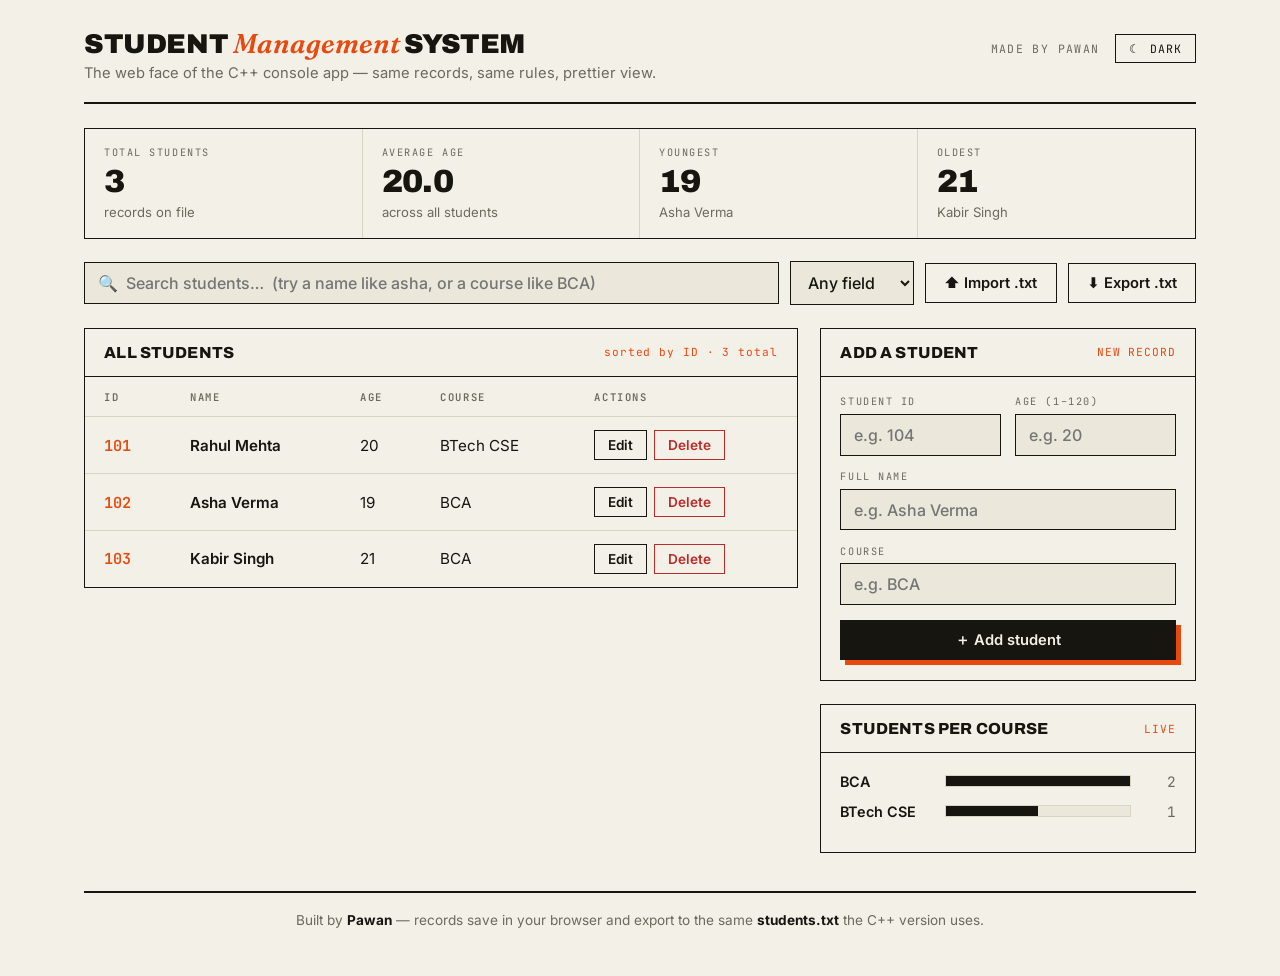
==== commit 6c9c6b19: "Fix course bars in SMS web UI: fill span needs display:block or it never paints" ====
--- a/Student Management System/index.html
+++ b/Student Management System/index.html
@@ -403,6 +403,7 @@
         }
 
         .bar-fill {
+            display: block;
             height: 100%;
             background: var(--ink);
             transition: width 0.6s var(--ease);
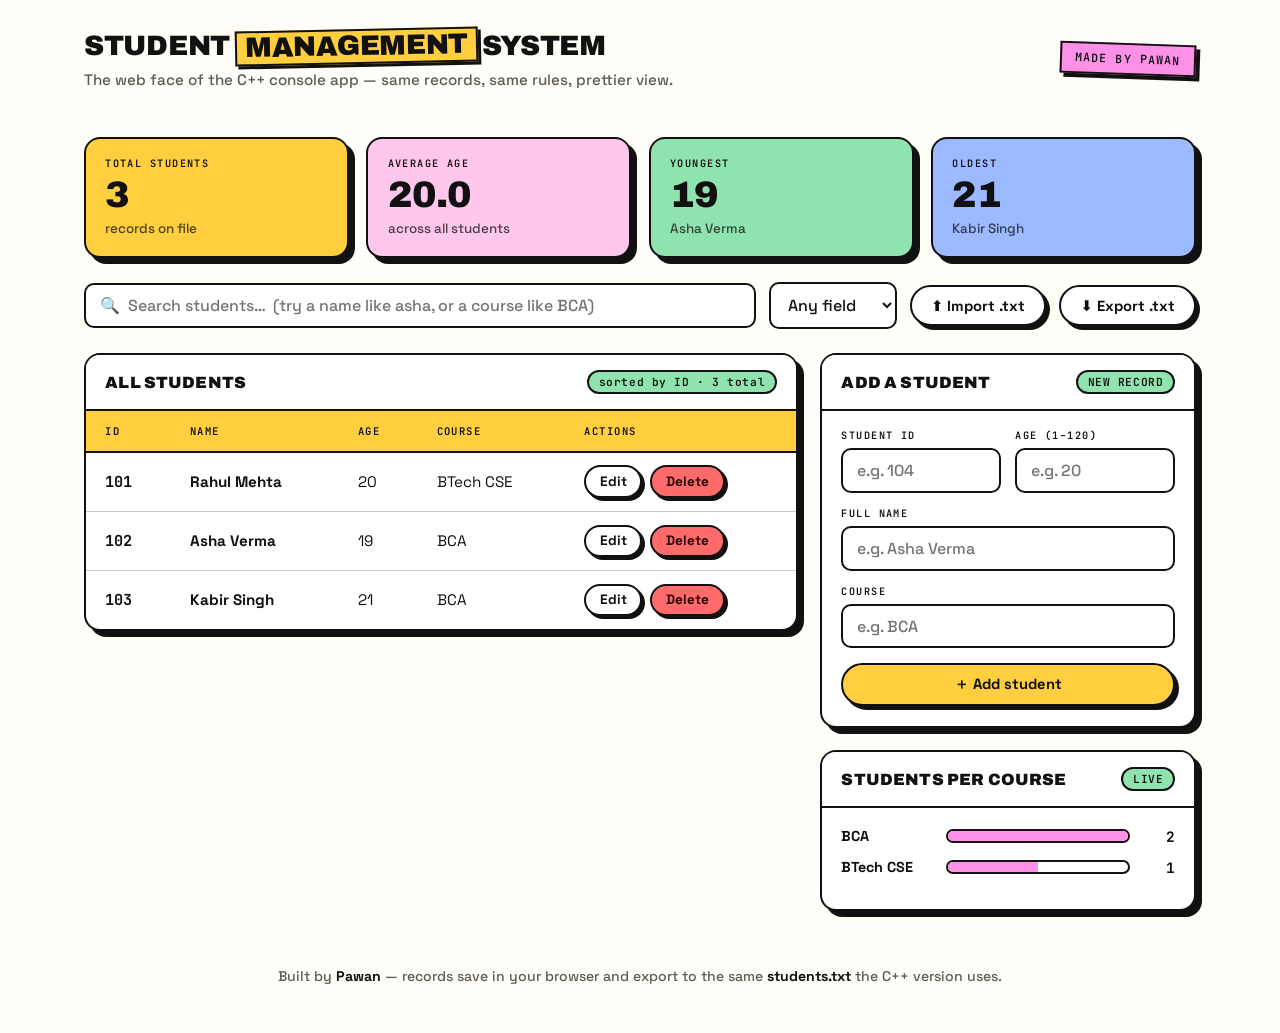
==== commit 2ce8e579: "Re-skin SMS web UI as neo-brutalist pop: thick black borders, hard shadows, candy colour blocks — it" ====
--- a/Student Management System/index.html
+++ b/Student Management System/index.html
@@ -8,52 +8,42 @@
     <meta name="description" content="A web interface for the Student Management System: add, search, update, delete and analyse student records. Data stays compatible with the C++ version's students.txt.">
     <link rel="preconnect" href="https://fonts.googleapis.com">
     <link rel="preconnect" href="https://fonts.gstatic.com" crossorigin>
-    <link href="https://fonts.googleapis.com/css2?family=Archivo:wght@600;700;800;900&family=Fraunces:ital,opsz,wght@1,9..144,500;600&family=Inter:wght@400;500;600;700&family=JetBrains+Mono:wght@400;600&display=swap" rel="stylesheet">
+    <link href="https://fonts.googleapis.com/css2?family=Archivo:wght@700;800;900&family=Space+Grotesk:wght@400;500;600;700&family=JetBrains+Mono:wght@400;600&display=swap" rel="stylesheet">
     <style>
         /* ============================================================
-           Editorial design system — shared with the DSA Visualizer.
-           Warm paper, black ink, hairline rules, one vermilion accent.
-           No gradients, no glass, no glow: print, not AI slop.
+           NEO-BRUTALIST POP — the SMS web UI's own identity.
+           Stark white, thick black borders, hard black shadows,
+           candy colour blocks, chunky type. Not paper-editorial,
+           not blueprint, not glass.
            ============================================================ */
 
         :root {
-            --paper: #f3f0e8;
-            --paper-2: #ebe7da;
-            --ink: #16150f;
-            --muted: #6d695c;
-            --line: #d9d3bf;
-            --rule: #16150f;
-            --accent: #e8490f;
-            --good: #2e7d4f;
-            --bad: #bc2b2b;
-            --shadow: 5px 5px 0 var(--accent);
+            --bg: #fffdf7;
+            --card: #ffffff;
+            --ink: #111111;
+            --muted: #5c5c54;
+            --yellow: #ffcf3f;
+            --pink: #ff90e8;
+            --green: #8fe3ae;
+            --blue: #9db9ff;
+            --red: #ff6b6b;
+            --border: 2px solid #111111;
+            --border-thick: 2.5px solid #111111;
+            --shadow: 6px 6px 0 #111111;
+            --shadow-sm: 4px 4px 0 #111111;
             --ease: cubic-bezier(0.22, 1, 0.36, 1);
         }
 
-        [data-theme="dark"] {
-            --paper: #131311;
-            --paper-2: #1b1b18;
-            --ink: #ece7da;
-            --muted: #98937f;
-            --line: #2e2d26;
-            --rule: #ece7da;
-            --accent: #ff5a1f;
-            --good: #4cb67d;
-            --bad: #e05d5d;
-            --shadow: 5px 5px 0 var(--accent);
-        }
-
         * { box-sizing: border-box; margin: 0; padding: 0; }
 
         body {
-            font-family: "Inter", "Segoe UI", system-ui, sans-serif;
-            background: var(--paper);
+            font-family: "Space Grotesk", "Segoe UI", system-ui, sans-serif;
+            background: var(--bg);
             color: var(--ink);
             min-height: 100vh;
-            transition: background 0.3s ease, color 0.3s ease;
-        }
-
-        ::selection { background: var(--accent); color: #fff; }
+        }
+
+        ::selection { background: var(--pink); color: var(--ink); }
 
         button, input, select { font-family: inherit; }
 
@@ -67,62 +57,50 @@
 
         header.top {
             display: flex;
-            align-items: baseline;
+            align-items: center;
             gap: 1.1rem;
             flex-wrap: wrap;
-            padding-bottom: 1.25rem;
-            border-bottom: 2px solid var(--rule);
-            margin-bottom: 1.5rem;
+            padding-bottom: 1.4rem;
+            margin-bottom: 1.6rem;
         }
 
         .brand {
             font-family: "Archivo", "Inter", sans-serif;
-            font-size: 1.7rem;
+            font-size: 1.75rem;
             font-weight: 900;
-            letter-spacing: -0.015em;
+            letter-spacing: -0.01em;
             text-transform: uppercase;
-            line-height: 1.05;
+            line-height: 1.1;
         }
 
         .brand em {
-            font-family: "Fraunces", Georgia, serif;
-            font-style: italic;
-            font-weight: 600;
-            text-transform: none;
-            letter-spacing: 0;
-            color: var(--accent);
-        }
-
-        .tagline { color: var(--muted); font-size: 0.92rem; margin-top: 0.35rem; }
+            font-style: normal;
+            background: var(--yellow);
+            border: var(--border);
+            box-shadow: 3px 3px 0 #111111;
+            padding: 0 0.28em;
+            display: inline-block;
+            transform: rotate(-1.2deg);
+        }
+
+        .tagline { color: var(--muted); font-size: 0.95rem; margin-top: 0.4rem; font-weight: 500; }
 
         .credit {
             margin-left: auto;
+        }
+
+        .credit .sticker {
+            display: inline-block;
+            background: var(--pink);
+            border: var(--border);
+            box-shadow: var(--shadow-sm);
+            padding: 0.4rem 0.8rem;
             font-family: "JetBrains Mono", monospace;
             font-size: 0.72rem;
-            letter-spacing: 0.12em;
-            color: var(--muted);
-            text-transform: uppercase;
-            display: flex;
-            align-items: center;
-            gap: 1rem;
-        }
-
-        .theme-btn {
-            border: 1.5px solid var(--rule);
-            background: transparent;
-            color: var(--ink);
-            padding: 0.38rem 0.8rem;
-            cursor: pointer;
-            font-family: "JetBrains Mono", monospace;
-            font-size: 0.72rem;
+            font-weight: 600;
             letter-spacing: 0.1em;
             text-transform: uppercase;
-            transition: background 0.18s ease, color 0.18s ease;
-        }
-
-        .theme-btn:hover {
-            background: var(--ink);
-            color: var(--paper);
+            transform: rotate(2deg);
         }
 
         /* ---------- stat cards ---------- */
@@ -130,9 +108,8 @@
         .stats {
             display: grid;
             grid-template-columns: repeat(4, 1fr);
-            gap: 0;
-            margin-bottom: 1.4rem;
-            border: 1.5px solid var(--rule);
+            gap: 1.1rem;
+            margin-bottom: 1.5rem;
         }
 
         @media (max-width: 820px) {
@@ -140,123 +117,110 @@
         }
 
         .stat-card {
-            background: var(--paper);
-            border-right: 1px solid var(--line);
-            padding: 1.05rem 1.2rem 1.15rem;
-        }
-
-        .stat-card:last-child { border-right: none; }
-
-        @media (max-width: 820px) {
-            .stat-card:nth-child(2) { border-right: none; }
-            .stat-card:nth-child(1), .stat-card:nth-child(2) { border-bottom: 1px solid var(--line); }
-        }
+            border: var(--border-thick);
+            border-radius: 16px;
+            box-shadow: var(--shadow);
+            padding: 1.1rem 1.2rem 1.2rem;
+        }
+
+        .stat-card:nth-child(1) { background: var(--yellow); }
+        .stat-card:nth-child(2) { background: #ffc7ec; }
+        .stat-card:nth-child(3) { background: var(--green); }
+        .stat-card:nth-child(4) { background: var(--blue); }
 
         .stat-card .k {
             font-family: "JetBrains Mono", monospace;
             font-size: 0.64rem;
-            letter-spacing: 0.15em;
+            font-weight: 600;
+            letter-spacing: 0.14em;
             text-transform: uppercase;
-            color: var(--muted);
             margin-bottom: 0.45rem;
         }
 
         .stat-card .v {
             font-family: "Archivo", "Inter", sans-serif;
-            font-size: 2rem;
+            font-size: 2.3rem;
             font-weight: 900;
             letter-spacing: -0.02em;
             line-height: 1;
         }
 
         .stat-card .sub {
-            color: var(--muted);
-            font-size: 0.82rem;
-            margin-top: 0.35rem;
+            font-size: 0.84rem;
+            font-weight: 500;
+            margin-top: 0.4rem;
             white-space: nowrap;
             overflow: hidden;
             text-overflow: ellipsis;
+            opacity: 0.75;
         }
 
         /* ---------- toolbar ---------- */
 
         .toolbar {
             display: flex;
-            gap: 0.7rem;
+            gap: 0.8rem;
             flex-wrap: wrap;
             align-items: center;
-            margin-bottom: 1.4rem;
+            margin-bottom: 1.5rem;
         }
 
         .toolbar .grow { flex: 1; min-width: 180px; }
 
         input[type="text"], input[type="number"], select {
-            background: var(--paper-2);
-            border: 1.5px solid var(--rule);
+            background: var(--card);
+            border: var(--border);
             color: var(--ink);
-            padding: 0.62rem 0.8rem;
-            border-radius: 0;
+            padding: 0.62rem 0.85rem;
+            border-radius: 10px;
             outline: none;
             font: inherit;
             font-weight: 500;
-            transition: box-shadow 0.18s ease;
+            transition: box-shadow 0.15s ease, transform 0.15s ease;
             width: 100%;
         }
 
         input:focus, select:focus {
-            box-shadow: 3px 3px 0 var(--accent);
+            box-shadow: var(--shadow-sm);
         }
 
         input:disabled {
             opacity: 0.55;
-            background: var(--line);
+            background: #e8e4d8;
         }
 
         select { cursor: pointer; width: auto; }
         .toolbar input[type="text"] { width: 100%; }
 
         .btn {
-            border: 1.5px solid var(--rule);
-            background: var(--paper);
+            border: var(--border);
+            background: var(--card);
             color: var(--ink);
-            padding: 0.62rem 1.15rem;
-            border-radius: 0;
+            padding: 0.62rem 1.2rem;
+            border-radius: 999px;
             cursor: pointer;
             font: inherit;
-            font-weight: 600;
+            font-weight: 700;
             font-size: 0.92rem;
             white-space: nowrap;
-            transition: background 0.18s ease, color 0.18s ease, transform 0.15s var(--ease), box-shadow 0.15s var(--ease);
-        }
-
-        .btn:hover { background: var(--ink); color: var(--paper); }
-
-        .btn:active { transform: translate(2px, 2px); }
+            box-shadow: var(--shadow-sm);
+            transition: transform 0.15s var(--ease), box-shadow 0.15s var(--ease), background 0.15s ease;
+        }
+
+        .btn:hover { transform: translate(-1px, -1px); box-shadow: 5px 5px 0 #111111; }
+        .btn:active { transform: translate(2px, 2px); box-shadow: 1px 1px 0 #111111; }
 
         .btn.primary {
-            background: var(--ink);
-            color: var(--paper);
-            box-shadow: var(--shadow);
-        }
-
-        .btn.primary:hover {
-            background: var(--accent);
-            border-color: var(--accent);
-            color: #fff;
+            background: var(--yellow);
         }
 
         .btn.danger {
-            border-color: var(--bad);
-            color: var(--bad);
-            background: transparent;
-        }
-
-        .btn.danger:hover {
-            background: var(--bad);
-            color: #fff;
-        }
-
-        .btn.small { padding: 0.38rem 0.8rem; font-size: 0.85rem; }
+            background: var(--red);
+            color: #2b0606;
+        }
+
+        .btn.small { padding: 0.36rem 0.85rem; font-size: 0.85rem; box-shadow: 3px 3px 0 #111111; }
+        .btn.small:hover { box-shadow: 4px 4px 0 #111111; }
 
         /* ---------- layout ---------- */
 
@@ -272,8 +236,10 @@
         }
 
         .card {
-            background: var(--paper);
-            border: 1.5px solid var(--rule);
+            background: var(--card);
+            border: var(--border-thick);
+            border-radius: 16px;
+            box-shadow: var(--shadow);
             overflow: hidden;
         }
 
@@ -283,13 +249,14 @@
             justify-content: space-between;
             gap: 1rem;
             padding: 0.95rem 1.2rem;
-            border-bottom: 1.5px solid var(--rule);
+            border-bottom: var(--border-thick);
+            background: var(--card);
         }
 
         .card-head h2 {
             font-family: "Archivo", "Inter", sans-serif;
-            font-size: 1rem;
-            font-weight: 800;
+            font-size: 1.02rem;
+            font-weight: 900;
             text-transform: uppercase;
             letter-spacing: 0.01em;
         }
@@ -297,8 +264,14 @@
         .card-head .hint {
             font-family: "JetBrains Mono", monospace;
             font-size: 0.7rem;
-            color: var(--accent);
-            letter-spacing: 0.08em;
+            font-weight: 600;
+            color: var(--ink);
+            background: var(--green);
+            border: var(--border);
+            border-radius: 999px;
+            padding: 0.18rem 0.6rem;
+            letter-spacing: 0.05em;
+            white-space: nowrap;
         }
 
         .side { display: flex; flex-direction: column; gap: 1.4rem; }
@@ -316,32 +289,34 @@
         th, td {
             text-align: left;
             padding: 0.8rem 1.2rem;
-            border-bottom: 1px solid var(--line);
+            border-bottom: 1px solid rgba(17, 17, 17, 0.22);
             white-space: nowrap;
         }
 
         th {
             font-family: "JetBrains Mono", monospace;
             font-size: 0.66rem;
-            letter-spacing: 0.15em;
+            letter-spacing: 0.14em;
             text-transform: uppercase;
-            color: var(--muted);
             font-weight: 600;
-        }
-
-        tbody tr { transition: background 0.15s ease; }
-        tbody tr:hover { background: var(--paper-2); }
+            background: var(--yellow);
+            border-bottom: var(--border-thick);
+        }
+
+        tbody tr { transition: background 0.12s ease; }
+        tbody tr:hover { background: #fff7dd; }
         tbody tr:last-child td { border-bottom: none; }
 
-        td.id { font-family: "JetBrains Mono", monospace; color: var(--accent); font-weight: 600; }
-        td.name { font-weight: 600; }
-
-        .row-actions { display: flex; gap: 0.45rem; }
+        td.id { font-family: "JetBrains Mono", monospace; font-weight: 700; }
+        td.name { font-weight: 700; }
+
+        .row-actions { display: flex; gap: 0.5rem; }
 
         .empty-state {
             padding: 2.6rem 1.5rem;
             text-align: center;
             color: var(--muted);
+            font-weight: 500;
         }
 
         .empty-state .big { font-size: 1.6rem; margin-bottom: 0.4rem; }
@@ -354,9 +329,9 @@
             display: block;
             font-family: "JetBrains Mono", monospace;
             font-size: 0.64rem;
-            letter-spacing: 0.15em;
+            font-weight: 600;
+            letter-spacing: 0.14em;
             text-transform: uppercase;
-            color: var(--muted);
             margin-bottom: 0.35rem;
         }
 
@@ -364,13 +339,14 @@
 
         .form-error {
             display: none;
-            background: transparent;
-            border: 1.5px solid var(--bad);
-            border-left: 5px solid var(--bad);
-            color: var(--bad);
+            background: #ffe1e1;
+            border: var(--border);
+            border-left: 8px solid var(--red);
+            border-radius: 8px;
+            color: #8f1414;
             padding: 0.6rem 0.8rem;
             font-size: 0.88rem;
-            font-weight: 500;
+            font-weight: 600;
         }
 
         .form-error.show { display: block; }
@@ -384,45 +360,46 @@
             grid-template-columns: 92px 1fr 2rem;
             align-items: center;
             gap: 0.8rem;
-            margin-bottom: 0.7rem;
+            margin-bottom: 0.75rem;
             font-size: 0.9rem;
         }
 
         .course-row .cname {
-            font-weight: 600;
+            font-weight: 700;
             white-space: nowrap;
             overflow: hidden;
             text-overflow: ellipsis;
         }
 
         .bar-track {
-            height: 12px;
-            background: var(--paper-2);
-            border: 1px solid var(--line);
+            height: 14px;
+            background: #ffffff;
+            border: var(--border);
+            border-radius: 999px;
             overflow: hidden;
         }
 
         .bar-fill {
             display: block;
             height: 100%;
-            background: var(--ink);
+            background: var(--pink);
             transition: width 0.6s var(--ease);
         }
 
         .course-row .ccount {
             font-family: "JetBrains Mono", monospace;
+            font-weight: 700;
             text-align: right;
-            color: var(--muted);
-        }
-
-        .stats-note { color: var(--muted); font-size: 0.88rem; }
+        }
+
+        .stats-note { color: var(--muted); font-size: 0.88rem; font-weight: 500; }
 
         /* ---------- modal + toast ---------- */
 
         .modal-backdrop {
             position: fixed;
             inset: 0;
-            background: rgba(16, 15, 10, 0.55);
+            background: rgba(17, 17, 17, 0.45);
             display: none;
             align-items: center;
             justify-content: center;
@@ -433,23 +410,24 @@
         .modal-backdrop.open { display: flex; }
 
         .modal {
-            background: var(--paper);
-            border: 2px solid var(--rule);
+            background: var(--card);
+            border: var(--border-thick);
+            border-radius: 18px;
             padding: 1.6rem;
             max-width: 420px;
             width: 100%;
-            box-shadow: 8px 8px 0 var(--rule);
+            box-shadow: 9px 9px 0 #111111;
         }
 
         .modal h3 {
             font-family: "Archivo", "Inter", sans-serif;
-            font-size: 1.2rem;
-            font-weight: 800;
+            font-size: 1.25rem;
+            font-weight: 900;
             text-transform: uppercase;
             margin-bottom: 0.6rem;
         }
 
-        .modal p { color: var(--muted); margin-bottom: 1.3rem; line-height: 1.55; }
+        .modal p { color: var(--muted); margin-bottom: 1.3rem; line-height: 1.55; font-weight: 500; }
         .modal .btns { display: flex; gap: 0.7rem; justify-content: flex-end; }
 
         .toast {
@@ -457,30 +435,32 @@
             left: 50%;
             bottom: 1.4rem;
             transform: translate(-50%, 20px);
-            background: var(--ink);
-            border: 1.5px solid var(--ink);
-            color: var(--paper);
+            background: var(--yellow);
+            border: var(--border);
+            border-radius: 999px;
+            box-shadow: var(--shadow-sm);
+            color: var(--ink);
             font-family: "JetBrains Mono", monospace;
             font-size: 0.88rem;
-            padding: 0.75rem 1.15rem;
+            font-weight: 600;
+            padding: 0.75rem 1.2rem;
             opacity: 0;
             pointer-events: none;
             transition: opacity 0.3s ease, transform 0.3s var(--ease);
             z-index: 200;
             max-width: 92vw;
-            box-shadow: 5px 5px 0 rgba(22, 21, 15, 0.3);
         }
 
         .toast.show { opacity: 1; transform: translate(-50%, 0); }
-        .toast.error { background: var(--bad); border-color: var(--bad); color: #fff; }
+        .toast.error { background: var(--red); color: #2b0606; }
 
         footer {
             margin-top: 2.4rem;
             padding-top: 1.15rem;
-            border-top: 2px solid var(--rule);
             text-align: center;
             color: var(--muted);
-            font-size: 0.85rem;
+            font-size: 0.88rem;
+            font-weight: 500;
         }
 
         footer b { color: var(--ink); }
@@ -494,7 +474,7 @@
                 <div class="brand">Student <em>Management</em> System</div>
                 <div class="tagline">The web face of the C++ console app — same records, same rules, prettier view.</div>
             </div>
-            <div class="credit"><span>Made by Pawan</span><button class="theme-btn" id="themeToggle" type="button">☾ Dark</button></div>
+            <div class="credit"><span class="sticker">Made by Pawan</span></div>
         </header>
 
         <!-- summary cards -->
@@ -1003,26 +983,6 @@
         setFormMode();
         render();
     </script>
-    <script>
-        // Editorial theme toggle — shared key with the DSA Visualizer,
-        // so both mini-projects remember the same choice.
-        (function () {
-            var KEY = "mini-projects-theme";
-            var root = document.documentElement;
-            try { if (localStorage.getItem(KEY) === "dark") root.setAttribute("data-theme", "dark"); } catch (e) {}
-            var btn = document.getElementById("themeToggle");
-            function label() { btn.textContent = root.getAttribute("data-theme") === "dark" ? "\u2600 Light" : "\u263E Dark"; }
-            if (btn) {
-                label();
-                btn.addEventListener("click", function () {
-                    var dark = root.getAttribute("data-theme") !== "dark";
-                    if (dark) root.setAttribute("data-theme", "dark"); else root.removeAttribute("data-theme");
-                    try { localStorage.setItem(KEY, dark ? "dark" : "light"); } catch (e) {}
-                    label();
-                });
-            }
-        })();
-    </script>
 </body>
 
 </html>
